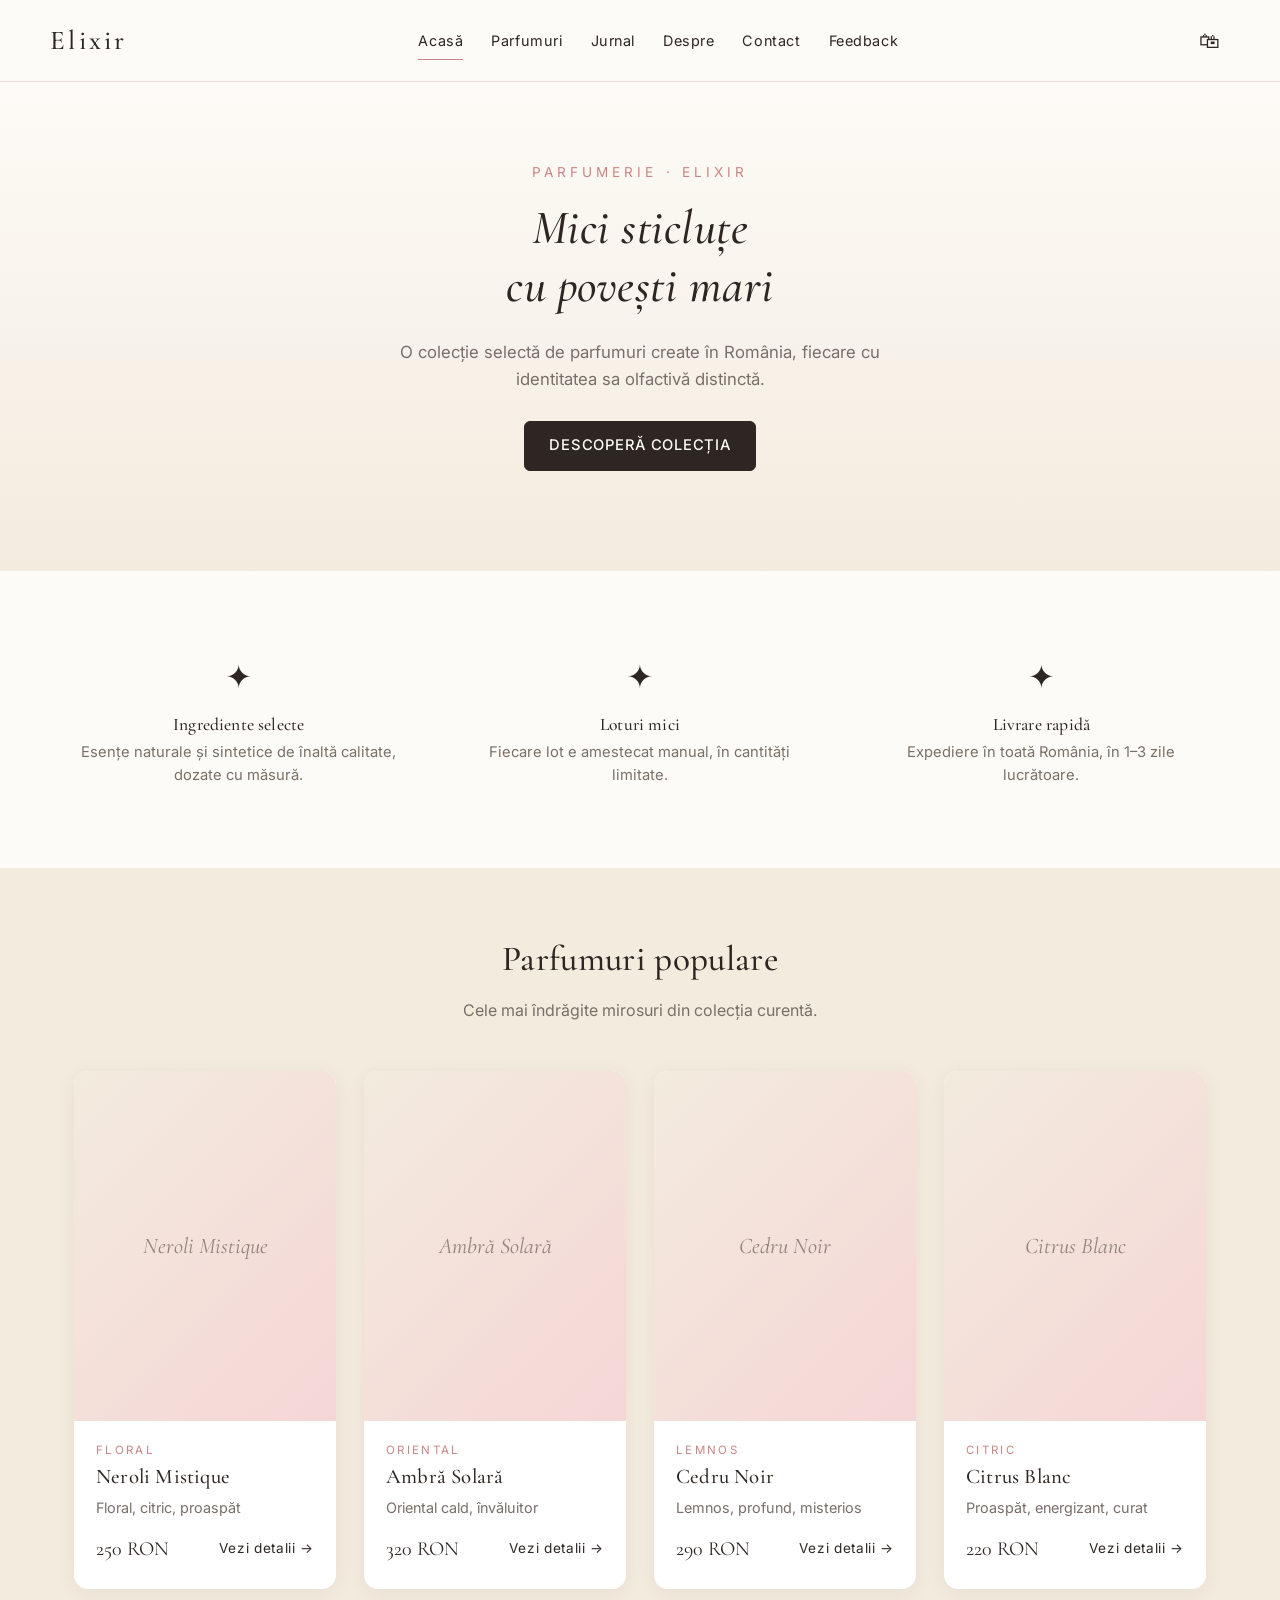
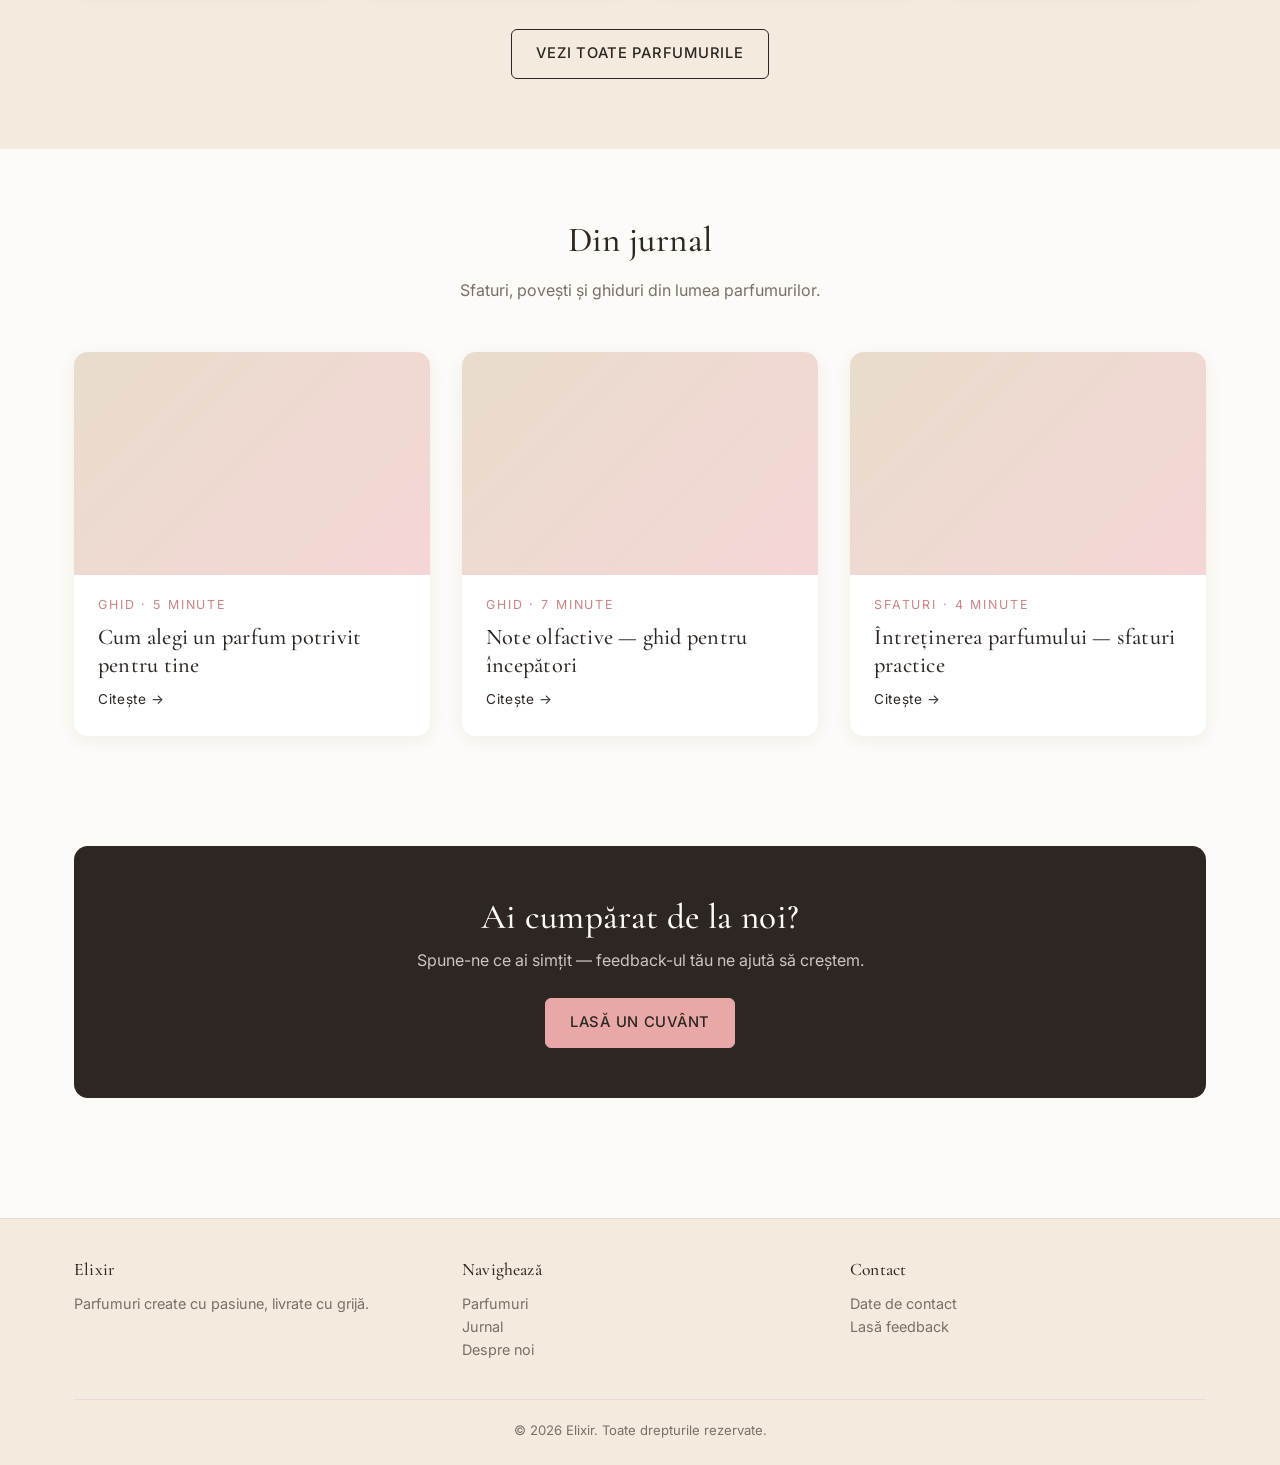
==== index.html @ bc542eda "Initial commit: site Elixir cu catalog, cos, feedback, blog" ====
<!DOCTYPE html>
<html lang="ro">
<head>
  <meta charset="UTF-8">
  <meta name="viewport" content="width=device-width, initial-scale=1.0">
  <title>Elixir — Parfumuri create cu pasiune</title>
  <meta name="description" content="Elixir — colecție selectă de parfumuri florale, orientale, lemnoase și gurmande. Livrare în toată România.">
  <link rel="preconnect" href="https://fonts.googleapis.com">
  <link rel="preconnect" href="https://fonts.gstatic.com" crossorigin>
  <link href="https://fonts.googleapis.com/css2?family=Cormorant+Garamond:ital,wght@0,400;0,500;1,400&family=Inter:wght@400;500;600&display=swap" rel="stylesheet">
  <link rel="stylesheet" href="css/style.css">
</head>
<body data-page="acasa">
  <div data-elixir-header></div>

  <main>
    <section class="hero">
      <div class="container">
        <div class="hero__tag">Parfumerie · Elixir</div>
        <h1>Mici sticluțe<br>cu povești mari</h1>
        <p>O colecție selectă de parfumuri create în România, fiecare cu identitatea sa olfactivă distinctă.</p>
        <a href="produse.html" class="btn">Descoperă colecția</a>
      </div>
    </section>

    <section class="container home-features">
      <div class="feature">
        <div class="feature__icon">✦</div>
        <h3>Ingrediente selecte</h3>
        <p>Esențe naturale și sintetice de înaltă calitate, dozate cu măsură.</p>
      </div>
      <div class="feature">
        <div class="feature__icon">✦</div>
        <h3>Loturi mici</h3>
        <p>Fiecare lot e amestecat manual, în cantități limitate.</p>
      </div>
      <div class="feature">
        <div class="feature__icon">✦</div>
        <h3>Livrare rapidă</h3>
        <p>Expediere în toată România, în 1–3 zile lucrătoare.</p>
      </div>
    </section>

    <section class="section section--soft">
      <div class="container">
        <div class="section__header">
          <h2>Parfumuri populare</h2>
          <p>Cele mai îndrăgite mirosuri din colecția curentă.</p>
        </div>
        <div class="product-grid" data-elixir-catalog data-mod="featured">
          <div class="empty-state"><p>Se încarcă...</p></div>
        </div>
        <div style="text-align:center;margin-top:40px;">
          <a href="produse.html" class="btn btn--ghost">Vezi toate parfumurile</a>
        </div>
      </div>
    </section>

    <section class="section">
      <div class="container">
        <div class="section__header">
          <h2>Din jurnal</h2>
          <p>Sfaturi, povești și ghiduri din lumea parfumurilor.</p>
        </div>
        <div class="blog-grid" style="padding-bottom:0;">
          <article class="blog-card">
            <a href="blog/cum-alegi-un-parfum.html" class="blog-card__media" aria-label="Citește articolul"></a>
            <div class="blog-card__body">
              <div class="blog-card__meta">Ghid · 5 minute</div>
              <h3 class="blog-card__title">Cum alegi un parfum potrivit pentru tine</h3>
              <a href="blog/cum-alegi-un-parfum.html" class="blog-card__more">Citește →</a>
            </div>
          </article>
          <article class="blog-card">
            <a href="blog/note-olfactive-ghid.html" class="blog-card__media" aria-label="Citește articolul"></a>
            <div class="blog-card__body">
              <div class="blog-card__meta">Ghid · 7 minute</div>
              <h3 class="blog-card__title">Note olfactive — ghid pentru începători</h3>
              <a href="blog/note-olfactive-ghid.html" class="blog-card__more">Citește →</a>
            </div>
          </article>
          <article class="blog-card">
            <a href="blog/intretinerea-parfumului.html" class="blog-card__media" aria-label="Citește articolul"></a>
            <div class="blog-card__body">
              <div class="blog-card__meta">Sfaturi · 4 minute</div>
              <h3 class="blog-card__title">Întreținerea parfumului — sfaturi practice</h3>
              <a href="blog/intretinerea-parfumului.html" class="blog-card__more">Citește →</a>
            </div>
          </article>
        </div>
      </div>
    </section>

    <section class="container">
      <div class="cta-banner">
        <h2>Ai cumpărat de la noi?</h2>
        <p>Spune-ne ce ai simțit — feedback-ul tău ne ajută să creștem.</p>
        <a href="feedback.html" class="btn">Lasă un cuvânt</a>
      </div>
    </section>
  </main>

  <div data-elixir-footer></div>

  <script src="js/data.js"></script>
  <script src="js/cos.js"></script>
  <script src="js/whatsapp.js"></script>
  <script src="js/header.js"></script>
  <script src="js/catalog.js"></script>
</body>
</html>
---- css/style.css ----
:root {
  --bg: #fdfbf7;
  --surface: #ffffff;
  --beige: #e8dccc;
  --beige-soft: #f3ebde;
  --pink: #f5d6d6;
  --pink-strong: #e8a8a8;
  --pink-deep: #c98585;
  --text: #2e2622;
  --text-muted: #7a6f68;
  --line: #ecd9d9;
  --shadow: 0 4px 20px rgba(46, 38, 34, 0.06);
  --shadow-lg: 0 10px 40px rgba(46, 38, 34, 0.1);
  --radius: 6px;
  --radius-lg: 14px;
  --font-serif: "Cormorant Garamond", "Georgia", serif;
  --font-sans: "Inter", "Lato", system-ui, sans-serif;
  --container: 1180px;
}

* {
  box-sizing: border-box;
}

html,
body {
  margin: 0;
  padding: 0;
}

body {
  font-family: var(--font-sans);
  font-size: 16px;
  line-height: 1.6;
  color: var(--text);
  background: var(--bg);
  display: flex;
  flex-direction: column;
  min-height: 100vh;
}

main {
  flex: 1;
}

h1,
h2,
h3,
h4 {
  font-family: var(--font-serif);
  font-weight: 500;
  line-height: 1.2;
  margin: 0 0 0.5em;
  letter-spacing: 0.01em;
}

h1 {
  font-size: clamp(2rem, 4vw, 3rem);
}

h2 {
  font-size: clamp(1.6rem, 3vw, 2.2rem);
}

h3 {
  font-size: 1.3rem;
}

p {
  margin: 0 0 1em;
}

a {
  color: var(--pink-deep);
  text-decoration: none;
  transition: color 0.2s;
}

a:hover {
  color: var(--text);
}

img {
  max-width: 100%;
  display: block;
}

button {
  font-family: inherit;
  cursor: pointer;
}

:focus-visible {
  outline: 2px solid var(--pink-deep);
  outline-offset: 3px;
  border-radius: 3px;
}

.container {
  max-width: var(--container);
  margin: 0 auto;
  padding: 0 24px;
}

.btn {
  display: inline-flex;
  align-items: center;
  justify-content: center;
  gap: 8px;
  padding: 12px 24px;
  border: 1px solid var(--text);
  background: var(--text);
  color: var(--bg);
  border-radius: var(--radius);
  font-size: 0.92rem;
  font-weight: 500;
  letter-spacing: 0.05em;
  text-transform: uppercase;
  transition: background 0.2s, color 0.2s, border-color 0.2s, transform 0.1s;
}

.btn:hover {
  background: var(--pink-deep);
  border-color: var(--pink-deep);
  color: var(--bg);
}

.btn:active {
  transform: translateY(1px);
}

.btn--ghost {
  background: transparent;
  color: var(--text);
}

.btn--ghost:hover {
  background: var(--text);
  color: var(--bg);
}

.btn--pink {
  background: var(--pink-strong);
  border-color: var(--pink-strong);
}

.btn--pink:hover {
  background: var(--pink-deep);
  border-color: var(--pink-deep);
}

.btn--small {
  padding: 8px 16px;
  font-size: 0.78rem;
}

.btn--full {
  width: 100%;
}

/* ============ Header ============ */

.site-header {
  background: var(--bg);
  border-bottom: 1px solid var(--line);
  position: sticky;
  top: 0;
  z-index: 50;
}

.site-header__inner {
  display: flex;
  align-items: center;
  justify-content: space-between;
  padding: 18px 0;
  gap: 24px;
}

.site-header__logo {
  font-family: var(--font-serif);
  font-size: 1.7rem;
  font-weight: 500;
  color: var(--text);
  letter-spacing: 0.12em;
}

.site-header__nav {
  display: flex;
  gap: 28px;
  align-items: center;
}

.site-header__nav a {
  color: var(--text);
  font-size: 0.9rem;
  letter-spacing: 0.04em;
  position: relative;
  padding: 4px 0;
}

.site-header__nav a:hover {
  color: var(--pink-deep);
}

.site-header__nav a.active::after {
  content: "";
  position: absolute;
  bottom: -4px;
  left: 0;
  right: 0;
  height: 1px;
  background: var(--pink-deep);
}

.site-header__cart {
  position: relative;
  background: transparent;
  border: none;
  color: var(--text);
  font-size: 1.3rem;
  padding: 6px 10px;
  display: inline-flex;
  align-items: center;
  text-decoration: none;
}

.site-header__cart:hover {
  color: var(--pink-deep);
}

.site-header__cart-badge {
  position: absolute;
  top: -4px;
  right: -4px;
  background: var(--pink-deep);
  color: var(--bg);
  font-family: var(--font-sans);
  font-size: 0.7rem;
  font-weight: 600;
  min-width: 18px;
  height: 18px;
  border-radius: 9px;
  display: flex;
  align-items: center;
  justify-content: center;
  padding: 0 5px;
}

.site-header__cart-badge[hidden] {
  display: none;
}

.site-header__burger {
  display: none;
  background: none;
  border: none;
  font-size: 1.5rem;
  color: var(--text);
}

@media (max-width: 768px) {
  .site-header__nav {
    position: absolute;
    top: 100%;
    left: 0;
    right: 0;
    background: var(--bg);
    border-bottom: 1px solid var(--line);
    flex-direction: column;
    gap: 0;
    padding: 0;
    display: none;
  }

  .site-header__nav.open {
    display: flex;
  }

  .site-header__nav a {
    width: 100%;
    padding: 14px 24px;
    border-bottom: 1px solid var(--line);
  }

  .site-header__burger {
    display: inline-flex;
    order: -1;
  }

  .site-header__inner {
    position: relative;
  }
}

/* ============ Footer ============ */

.site-footer {
  background: var(--beige-soft);
  border-top: 1px solid var(--line);
  padding: 40px 0 24px;
  margin-top: 80px;
  color: var(--text-muted);
  font-size: 0.9rem;
}

.site-footer__cols {
  display: grid;
  grid-template-columns: repeat(auto-fit, minmax(200px, 1fr));
  gap: 32px;
  margin-bottom: 24px;
}

.site-footer h4 {
  color: var(--text);
  margin-bottom: 12px;
  font-size: 1.1rem;
}

.site-footer a {
  color: var(--text-muted);
}

.site-footer a:hover {
  color: var(--text);
}

.site-footer__bottom {
  text-align: center;
  padding-top: 20px;
  border-top: 1px solid var(--line);
  font-size: 0.82rem;
}

/* ============ Hero ============ */

.hero {
  padding: 80px 0 100px;
  text-align: center;
  background: linear-gradient(180deg, var(--bg) 0%, var(--beige-soft) 100%);
}

.hero__tag {
  font-size: 0.85rem;
  letter-spacing: 0.3em;
  text-transform: uppercase;
  color: var(--pink-deep);
  margin-bottom: 16px;
}

.hero h1 {
  max-width: 720px;
  margin-left: auto;
  margin-right: auto;
  font-style: italic;
}

.hero p {
  max-width: 540px;
  margin: 0 auto 28px;
  color: var(--text-muted);
  font-size: 1.05rem;
}

/* ============ Sections ============ */

.section {
  padding: 70px 0;
}

.section--soft {
  background: var(--beige-soft);
}

.section__header {
  text-align: center;
  margin-bottom: 48px;
}

.section__header p {
  color: var(--text-muted);
  max-width: 560px;
  margin: 8px auto 0;
}

/* ============ Product grid ============ */

.product-grid {
  display: grid;
  grid-template-columns: repeat(auto-fill, minmax(240px, 1fr));
  gap: 28px;
}

.product-card {
  background: var(--surface);
  border-radius: var(--radius-lg);
  overflow: hidden;
  box-shadow: var(--shadow);
  display: flex;
  flex-direction: column;
  transition: transform 0.25s, box-shadow 0.25s;
}

.product-card:hover {
  transform: translateY(-4px);
  box-shadow: var(--shadow-lg);
}

.product-card__media {
  aspect-ratio: 3 / 4;
  background: linear-gradient(135deg, var(--beige-soft), var(--pink));
  display: flex;
  align-items: center;
  justify-content: center;
  position: relative;
  overflow: hidden;
}

.product-card__media img {
  width: 100%;
  height: 100%;
  object-fit: cover;
}

.product-card__placeholder {
  font-family: var(--font-serif);
  font-style: italic;
  font-size: 1.4rem;
  color: var(--text);
  opacity: 0.5;
  text-align: center;
  padding: 16px;
}

.product-card__body {
  padding: 20px 22px 24px;
  display: flex;
  flex-direction: column;
  flex: 1;
}

.product-card__category {
  font-size: 0.72rem;
  letter-spacing: 0.2em;
  text-transform: uppercase;
  color: var(--pink-deep);
  margin-bottom: 6px;
}

.product-card__name {
  font-family: var(--font-serif);
  font-size: 1.3rem;
  margin: 0 0 6px;
}

.product-card__desc {
  font-size: 0.9rem;
  color: var(--text-muted);
  margin: 0 0 14px;
  flex: 1;
}

.product-card__bottom {
  display: flex;
  justify-content: space-between;
  align-items: center;
  gap: 12px;
}

.product-card__price {
  font-family: var(--font-serif);
  font-size: 1.25rem;
  color: var(--text);
}

.product-card__link {
  color: var(--text);
  font-size: 0.85rem;
  letter-spacing: 0.05em;
  display: inline-block;
}

.product-card__link:hover {
  color: var(--pink-deep);
}

/* ============ Filtre ============ */

.filters {
  display: flex;
  flex-wrap: wrap;
  gap: 16px;
  margin-bottom: 32px;
  align-items: center;
  justify-content: space-between;
}

.filters__chips {
  display: flex;
  flex-wrap: wrap;
  gap: 8px;
}

.chip {
  padding: 8px 16px;
  background: transparent;
  border: 1px solid var(--line);
  color: var(--text);
  border-radius: 100px;
  font-size: 0.85rem;
  letter-spacing: 0.04em;
  cursor: pointer;
  transition: background 0.2s, border-color 0.2s, color 0.2s;
  text-transform: capitalize;
}

.chip:hover {
  border-color: var(--pink-deep);
}

.chip.active {
  background: var(--text);
  color: var(--bg);
  border-color: var(--text);
}

.filters__sort {
  padding: 8px 12px;
  border: 1px solid var(--line);
  border-radius: var(--radius);
  background: var(--surface);
  font-family: inherit;
  font-size: 0.88rem;
  color: var(--text);
}

/* ============ Pagina detaliu produs ============ */

.product-detail {
  display: grid;
  grid-template-columns: 1fr 1fr;
  gap: 60px;
  padding: 50px 0;
}

@media (max-width: 768px) {
  .product-detail {
    grid-template-columns: 1fr;
    gap: 32px;
  }
}

.product-detail__media {
  aspect-ratio: 3 / 4;
  background: linear-gradient(135deg, var(--beige-soft), var(--pink));
  border-radius: var(--radius-lg);
  overflow: hidden;
  display: flex;
  align-items: center;
  justify-content: center;
  box-shadow: var(--shadow);
}

.product-detail__media img {
  width: 100%;
  height: 100%;
  object-fit: cover;
}

.product-detail__category {
  font-size: 0.78rem;
  letter-spacing: 0.25em;
  text-transform: uppercase;
  color: var(--pink-deep);
  margin-bottom: 10px;
}

.product-detail__name {
  font-size: 2.4rem;
  margin-bottom: 8px;
}

.product-detail__volume {
  color: var(--text-muted);
  font-size: 0.95rem;
  margin-bottom: 18px;
}

.product-detail__price {
  font-family: var(--font-serif);
  font-size: 1.8rem;
  margin: 12px 0 24px;
}

.product-detail__desc {
  color: var(--text-muted);
  margin-bottom: 28px;
  font-size: 1rem;
  line-height: 1.7;
}

.notes-group {
  margin-bottom: 24px;
}

.notes-group h4 {
  font-family: var(--font-sans);
  font-size: 0.78rem;
  letter-spacing: 0.2em;
  text-transform: uppercase;
  color: var(--pink-deep);
  margin-bottom: 12px;
}

.notes-list {
  display: flex;
  flex-direction: column;
  gap: 6px;
}

.notes-list__row {
  display: flex;
  gap: 12px;
  font-size: 0.95rem;
}

.notes-list__label {
  color: var(--text-muted);
  min-width: 80px;
  font-style: italic;
}

.qty-row {
  display: flex;
  gap: 16px;
  align-items: center;
  margin-bottom: 20px;
}

.qty-stepper {
  display: inline-flex;
  align-items: center;
  border: 1px solid var(--line);
  border-radius: var(--radius);
  overflow: hidden;
}

.qty-stepper button {
  background: transparent;
  border: none;
  width: 36px;
  height: 40px;
  font-size: 1.1rem;
  color: var(--text);
}

.qty-stepper button:hover {
  background: var(--beige-soft);
}

.qty-stepper input {
  width: 44px;
  border: none;
  text-align: center;
  font-family: inherit;
  font-size: 0.95rem;
  color: var(--text);
  background: transparent;
  -moz-appearance: textfield;
}

.qty-stepper input::-webkit-outer-spin-button,
.qty-stepper input::-webkit-inner-spin-button {
  -webkit-appearance: none;
  margin: 0;
}

/* ============ Coș ============ */

.cart-layout {
  display: grid;
  grid-template-columns: 1.6fr 1fr;
  gap: 48px;
  padding: 40px 0 80px;
}

@media (max-width: 900px) {
  .cart-layout {
    grid-template-columns: 1fr;
    gap: 32px;
  }
}

.cart-items {
  display: flex;
  flex-direction: column;
  gap: 16px;
}

.cart-row {
  display: grid;
  grid-template-columns: 90px 1fr auto;
  gap: 20px;
  align-items: center;
  padding: 16px;
  background: var(--surface);
  border-radius: var(--radius-lg);
  box-shadow: var(--shadow);
}

.cart-row__media {
  width: 90px;
  height: 110px;
  border-radius: var(--radius);
  background: linear-gradient(135deg, var(--beige-soft), var(--pink));
  overflow: hidden;
}

.cart-row__media img {
  width: 100%;
  height: 100%;
  object-fit: cover;
}

.cart-row__name {
  font-family: var(--font-serif);
  font-size: 1.1rem;
  margin: 0 0 4px;
}

.cart-row__meta {
  font-size: 0.85rem;
  color: var(--text-muted);
}

.cart-row__price {
  font-family: var(--font-serif);
  font-size: 1.05rem;
  margin-top: 8px;
}

.cart-row__right {
  display: flex;
  flex-direction: column;
  align-items: flex-end;
  gap: 10px;
}

.cart-row__remove {
  background: transparent;
  border: none;
  color: var(--text-muted);
  font-size: 0.82rem;
  text-decoration: underline;
}

.cart-row__remove:hover {
  color: var(--pink-deep);
}

.cart-summary {
  background: var(--surface);
  border-radius: var(--radius-lg);
  padding: 28px;
  box-shadow: var(--shadow);
  align-self: start;
  position: sticky;
  top: 100px;
}

.cart-summary h3 {
  margin-top: 0;
}

.cart-summary__row {
  display: flex;
  justify-content: space-between;
  padding: 8px 0;
  font-size: 0.95rem;
}

.cart-summary__total {
  font-family: var(--font-serif);
  font-size: 1.4rem;
  border-top: 1px solid var(--line);
  margin-top: 10px;
  padding-top: 14px;
}

.cart-empty {
  text-align: center;
  padding: 60px 20px;
  color: var(--text-muted);
}

.cart-empty h2 {
  color: var(--text);
}

/* ============ Forms ============ */

.form-group {
  margin-bottom: 18px;
}

.form-group label {
  display: block;
  font-size: 0.85rem;
  letter-spacing: 0.04em;
  margin-bottom: 6px;
  color: var(--text);
}

.form-group label .optional {
  color: var(--text-muted);
  font-style: italic;
  font-size: 0.78rem;
}

.form-group input,
.form-group textarea,
.form-group select {
  width: 100%;
  padding: 11px 14px;
  border: 1px solid var(--line);
  border-radius: var(--radius);
  font-family: inherit;
  font-size: 0.95rem;
  color: var(--text);
  background: var(--surface);
  transition: border-color 0.2s, box-shadow 0.2s;
}

.form-group input:focus,
.form-group textarea:focus,
.form-group select:focus {
  outline: none;
  border-color: var(--pink-deep);
  box-shadow: 0 0 0 3px rgba(201, 133, 133, 0.15);
}

.form-group textarea {
  resize: vertical;
  min-height: 90px;
}

.form-error {
  color: #b04848;
  font-size: 0.82rem;
  margin-top: 6px;
  display: none;
}

.form-error.show {
  display: block;
}

/* ============ Feedback page ============ */

.feedback-layout {
  max-width: 720px;
  margin: 0 auto;
  padding: 40px 0 80px;
}

.feedback-section {
  background: var(--surface);
  border-radius: var(--radius-lg);
  padding: 32px;
  box-shadow: var(--shadow);
  margin-bottom: 24px;
}

.feedback-section h2 {
  margin-top: 0;
  font-size: 1.5rem;
}

.feedback-section__intro {
  color: var(--text-muted);
  font-size: 0.95rem;
  margin-bottom: 24px;
}

.stars {
  display: inline-flex;
  flex-direction: row-reverse;
  gap: 6px;
}

.stars input {
  position: absolute;
  opacity: 0;
  pointer-events: none;
}

.stars label {
  font-size: 1.8rem;
  color: var(--line);
  cursor: pointer;
  transition: color 0.15s;
  line-height: 1;
}

.stars label::before {
  content: "★";
}

.stars input:checked ~ label,
.stars label:hover,
.stars label:hover ~ label {
  color: var(--pink-deep);
}

.stars input:focus-visible + label {
  outline: 2px solid var(--pink-deep);
  outline-offset: 2px;
  border-radius: 3px;
}

.radio-group {
  display: flex;
  flex-wrap: wrap;
  gap: 10px;
}

.radio-group label {
  display: inline-flex;
  align-items: center;
  gap: 8px;
  padding: 8px 16px;
  border: 1px solid var(--line);
  border-radius: 100px;
  cursor: pointer;
  font-size: 0.9rem;
  transition: background 0.2s, border-color 0.2s, color 0.2s;
}

.radio-group label:hover {
  border-color: var(--pink-deep);
}

.radio-group input[type="radio"] {
  position: absolute;
  opacity: 0;
  pointer-events: none;
}

.radio-group input[type="radio"]:checked + span,
.radio-group label:has(input:checked) {
  background: var(--text);
  color: var(--bg);
  border-color: var(--text);
}

.feedback-success {
  background: var(--beige-soft);
  border-left: 3px solid var(--pink-deep);
  padding: 16px 20px;
  border-radius: var(--radius);
  margin-top: 20px;
  display: none;
}

.feedback-success.show {
  display: block;
}

/* ============ Blog ============ */

.blog-hero {
  padding: 60px 0 40px;
  text-align: center;
}

.blog-hero h1 {
  font-style: italic;
}

.blog-hero p {
  color: var(--text-muted);
  max-width: 580px;
  margin: 0 auto;
}

.blog-grid {
  display: grid;
  grid-template-columns: repeat(auto-fill, minmax(280px, 1fr));
  gap: 32px;
  padding-bottom: 80px;
}

.blog-card {
  background: var(--surface);
  border-radius: var(--radius-lg);
  overflow: hidden;
  box-shadow: var(--shadow);
  display: flex;
  flex-direction: column;
  transition: transform 0.25s, box-shadow 0.25s;
}

.blog-card:hover {
  transform: translateY(-4px);
  box-shadow: var(--shadow-lg);
}

.blog-card__media {
  aspect-ratio: 16 / 10;
  background: linear-gradient(135deg, var(--beige), var(--pink));
}

.blog-card__media img {
  width: 100%;
  height: 100%;
  object-fit: cover;
}

.blog-card__body {
  padding: 20px 24px 26px;
  display: flex;
  flex-direction: column;
  flex: 1;
}

.blog-card__meta {
  font-size: 0.78rem;
  letter-spacing: 0.15em;
  text-transform: uppercase;
  color: var(--pink-deep);
  margin-bottom: 8px;
}

.blog-card__title {
  font-family: var(--font-serif);
  font-size: 1.4rem;
  margin: 0 0 10px;
  line-height: 1.25;
}

.blog-card__lead {
  font-size: 0.95rem;
  color: var(--text-muted);
  flex: 1;
  margin-bottom: 14px;
}

.blog-card__more {
  color: var(--text);
  font-size: 0.85rem;
  letter-spacing: 0.05em;
}

.blog-card__more:hover {
  color: var(--pink-deep);
}

.blog-article {
  max-width: 760px;
  margin: 0 auto;
  padding: 40px 0 80px;
}

.blog-article__back {
  display: inline-block;
  font-size: 0.88rem;
  color: var(--text-muted);
  margin-bottom: 24px;
}

.blog-article__cover {
  aspect-ratio: 16 / 9;
  background: linear-gradient(135deg, var(--beige), var(--pink));
  border-radius: var(--radius-lg);
  margin-bottom: 32px;
}

.blog-article__meta {
  font-size: 0.82rem;
  letter-spacing: 0.18em;
  text-transform: uppercase;
  color: var(--pink-deep);
  margin-bottom: 14px;
}

.blog-article h1 {
  margin-bottom: 16px;
  font-style: italic;
}

.blog-article h2 {
  margin-top: 40px;
  margin-bottom: 12px;
}

.blog-article p,
.blog-article li {
  font-size: 1.05rem;
  line-height: 1.75;
  color: var(--text);
}

.blog-article blockquote {
  border-left: 3px solid var(--pink-deep);
  padding-left: 20px;
  margin: 28px 0;
  font-family: var(--font-serif);
  font-style: italic;
  font-size: 1.25rem;
  color: var(--text-muted);
}

.blog-related {
  border-top: 1px solid var(--line);
  margin-top: 60px;
  padding-top: 36px;
}

.blog-related h3 {
  margin-top: 0;
}

.blog-related__links {
  list-style: none;
  padding: 0;
  margin: 0;
  display: grid;
  gap: 8px;
}

/* ============ Helpers ============ */

.text-center {
  text-align: center;
}

.lead {
  font-size: 1.1rem;
  color: var(--text-muted);
}

.divider {
  height: 1px;
  background: var(--line);
  border: 0;
  margin: 40px 0;
}

.empty-state {
  text-align: center;
  padding: 60px 20px;
  color: var(--text-muted);
}

.empty-state h2 {
  color: var(--text);
}

/* CTA banner */
.cta-banner {
  background: var(--text);
  color: var(--bg);
  padding: 50px 30px;
  border-radius: var(--radius-lg);
  text-align: center;
  margin: 40px 0;
}

.cta-banner h2 {
  color: var(--bg);
  margin-bottom: 10px;
}

.cta-banner p {
  color: rgba(253, 251, 247, 0.75);
  margin-bottom: 24px;
}

.cta-banner .btn {
  background: var(--pink-strong);
  border-color: var(--pink-strong);
  color: var(--text);
}

.cta-banner .btn:hover {
  background: var(--bg);
  border-color: var(--bg);
}

/* Featured row on home */
.home-features {
  display: grid;
  grid-template-columns: repeat(auto-fit, minmax(220px, 1fr));
  gap: 24px;
  padding: 60px 0;
}

.feature {
  text-align: center;
  padding: 20px;
}

.feature__icon {
  font-size: 2rem;
  margin-bottom: 12px;
}

.feature h3 {
  font-size: 1.1rem;
  margin-bottom: 6px;
}

.feature p {
  font-size: 0.92rem;
  color: var(--text-muted);
  margin: 0;
}

/* Contact info block */
.contact-block {
  display: grid;
  grid-template-columns: repeat(auto-fit, minmax(220px, 1fr));
  gap: 32px;
  margin: 32px 0 64px;
}

.contact-card {
  background: var(--surface);
  padding: 28px;
  border-radius: var(--radius-lg);
  box-shadow: var(--shadow);
}

.contact-card h3 {
  font-size: 1.15rem;
  margin-bottom: 10px;
}

.contact-card p {
  color: var(--text-muted);
  font-size: 0.95rem;
  margin: 0;
}
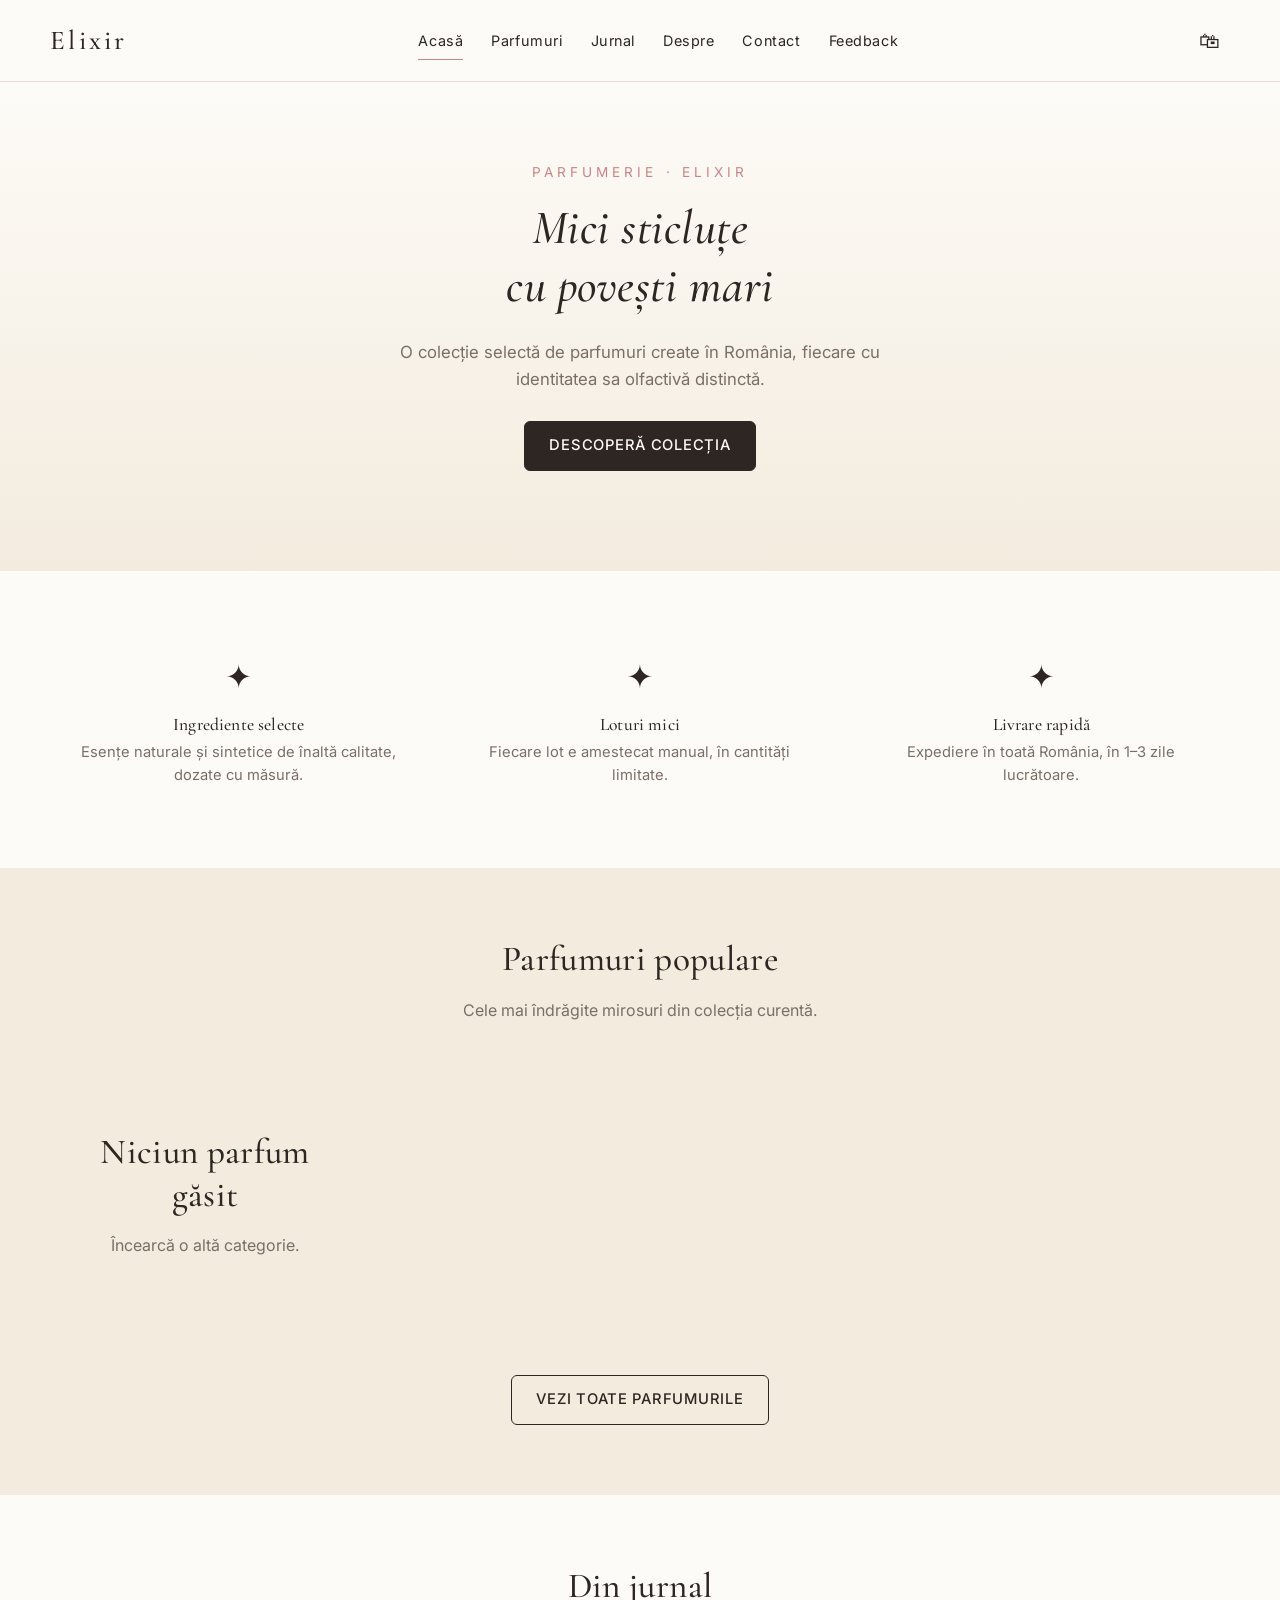
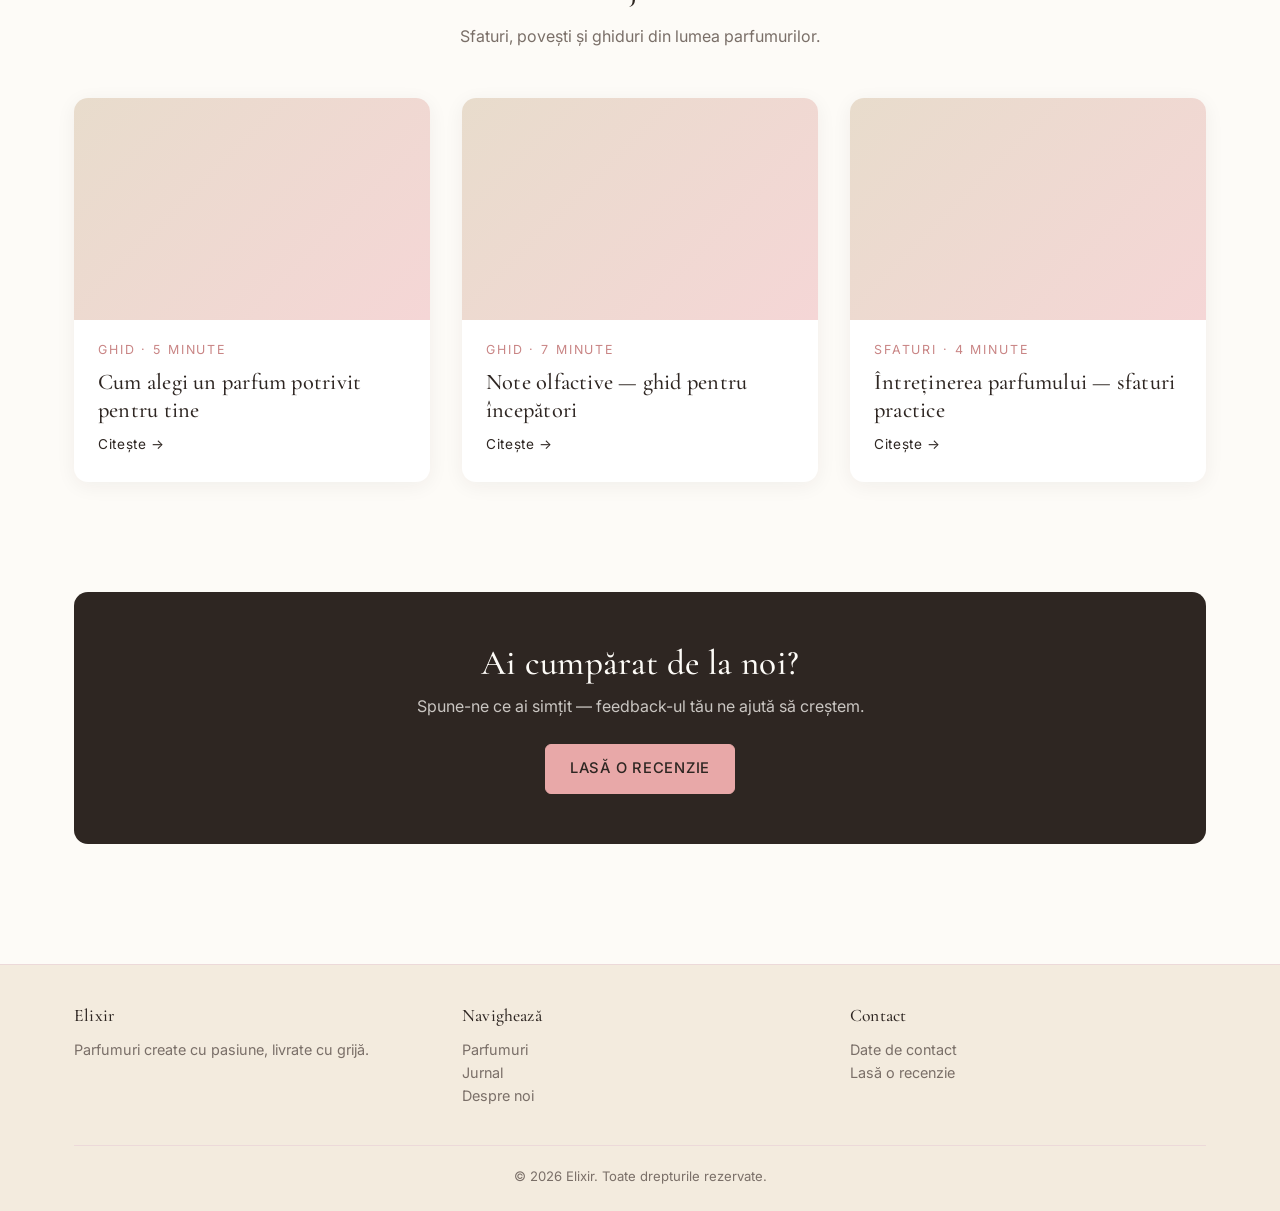
==== commit 8ff4821c: "Add admin panel, schimbare text 'cuvant' -> 'recenzie', golire catalog" ====
--- a/index.html
+++ b/index.html
@@ -95,7 +95,7 @@
       <div class="cta-banner">
         <h2>Ai cumpărat de la noi?</h2>
         <p>Spune-ne ce ai simțit — feedback-ul tău ne ajută să creștem.</p>
-        <a href="feedback.html" class="btn">Lasă un cuvânt</a>
+        <a href="feedback.html" class="btn">Lasă o recenzie</a>
       </div>
     </section>
   </main>
